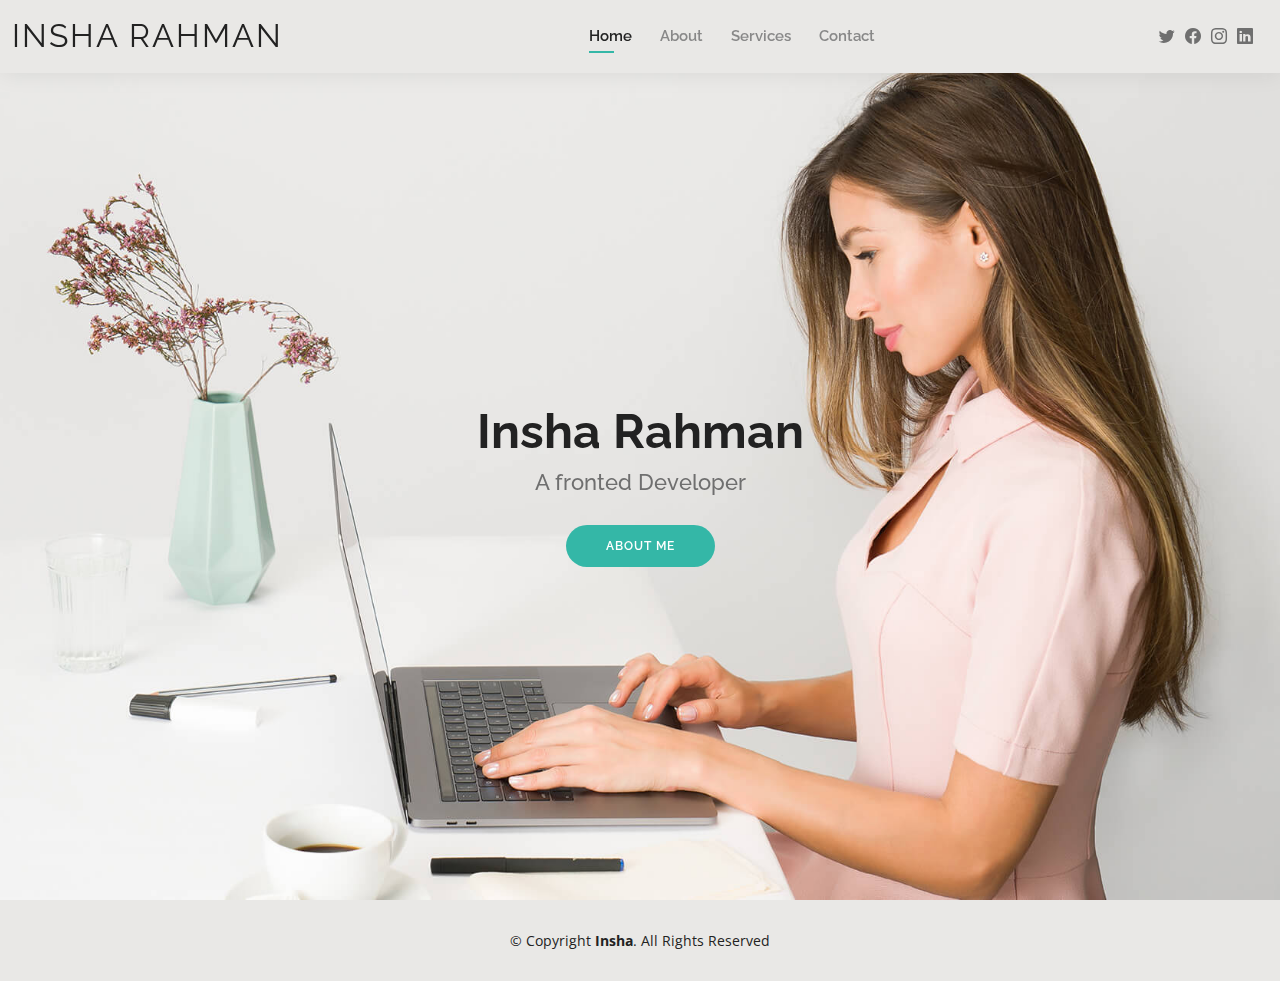
==== Portfolio/index.html @ c317918f "Mid Push" ====
<!DOCTYPE html>
<html lang="en">

<head>
  <meta charset="utf-8">
  <meta content="width=device-width, initial-scale=1.0" name="viewport">

  <title>Insha Rahman</title>
  <meta content="" name="description">
  <meta content="" name="keywords">

  <!-- Favicons -->
  <link href="" rel="icon">
  <link href="assets/img/apple-touch-icon.png" rel="apple-touch-icon">

  <!-- Google Fonts -->
  <link href="https://fonts.googleapis.com/css?family=Open+Sans:300,300i,400,400i,600,600i,700,700i|Raleway:300,300i,400,400i,500,500i,600,600i,700,700i|Poppins:300,300i,400,400i,500,500i,600,600i,700,700i" rel="stylesheet">

  <!-- Vendor CSS Files -->
  <link href="assets/vendor/aos/aos.css" rel="stylesheet">
  <link href="assets/vendor/bootstrap/css/bootstrap.min.css" rel="stylesheet">
  <link href="assets/vendor/bootstrap-icons/bootstrap-icons.css" rel="stylesheet">
  <link href="assets/vendor/boxicons/css/boxicons.min.css" rel="stylesheet">
  <link href="assets/vendor/glightbox/css/glightbox.min.css" rel="stylesheet">
  <link href="assets/vendor/swiper/swiper-bundle.min.css" rel="stylesheet">
  
  <link href="assets/css/style.css" rel="stylesheet">

</head>

<body>

  <!-- ======= Header ======= -->
  <header id="header" class="fixed-top">
    <div class="container-fluid d-flex justify-content-between align-items-center">

      <h1 class="logo me-auto me-lg-0"><a href="index.html">Insha Rahman</a></h1>
      <!-- Uncomment below if you prefer to use an image logo -->
      <!-- <a href="index.html" class="logo"><img src="assets/img/logo.png" alt="" class="img-fluid"></a>-->

      <nav id="navbar" class="navbar order-last order-lg-0">
        <ul>
          <li><a class="active" href="index.html">Home</a></li>
          <li><a href="about.html">About</a></li>
          <!-- <li><a href="resume.html">Resume</a></li> -->
          <li><a href="services.html">Services</a></li>
          <!-- <li><a href="portfolio.html">Portfolio</a></li> -->
          <li><a href="contact.html">Contact</a></li>
        </ul>
        <i class="bi bi-list mobile-nav-toggle"></i>
      </nav><!-- .navbar -->

      <div class="header-social-links">
        <a href="#" class="twitter"><i class="bi bi-twitter"></i></a>
        <a href="#" class="facebook"><i class="bi bi-facebook"></i></a>
        <a href="#" class="instagram"><i class="bi bi-instagram"></i></a>
        <a href="#" class="linkedin"><i class="bi bi-linkedin"></i></i></a>
      </div>

    </div>

  </header><!-- End Header -->

  <!-- ======= Hero Section ======= -->
  <section id="hero" class="d-flex align-items-center">
    <div class="container d-flex flex-column align-items-center" data-aos="zoom-in" data-aos-delay="100">
      <h1>Insha Rahman</h1>
      <h2>A fronted Developer</h2>
      <a href="about.html" class="btn-about">About Me</a>
    </div>
  </section><!-- End Hero -->

  <!-- ======= Footer ======= -->
  <footer id="footer">
    <div class="container">
      <div class="copyright">
        &copy; Copyright <strong><span>Insha</span></strong>. All Rights Reserved
      </div>
      </div>
    </div>
  </footer><!-- End  Footer -->

  <div id="preloader"></div>
  <a href="#" class="back-to-top d-flex align-items-center justify-content-center"><i class="bi bi-arrow-up-short"></i></a>

  <!-- Vendor JS Files -->
  <script src="assets/vendor/purecounter/purecounter_vanilla.js"></script>
  <script src="assets/vendor/aos/aos.js"></script>
  <script src="assets/vendor/bootstrap/js/bootstrap.bundle.min.js"></script>
  <script src="assets/vendor/glightbox/js/glightbox.min.js"></script>
  <script src="assets/vendor/isotope-layout/isotope.pkgd.min.js"></script>
  <script src="assets/vendor/swiper/swiper-bundle.min.js"></script>
  <script src="assets/vendor/waypoints/noframework.waypoints.js"></script>
  <script src="assets/vendor/php-email-form/validate.js"></script>


  <script src="assets/js/main.js"></script>

</body>

</html>
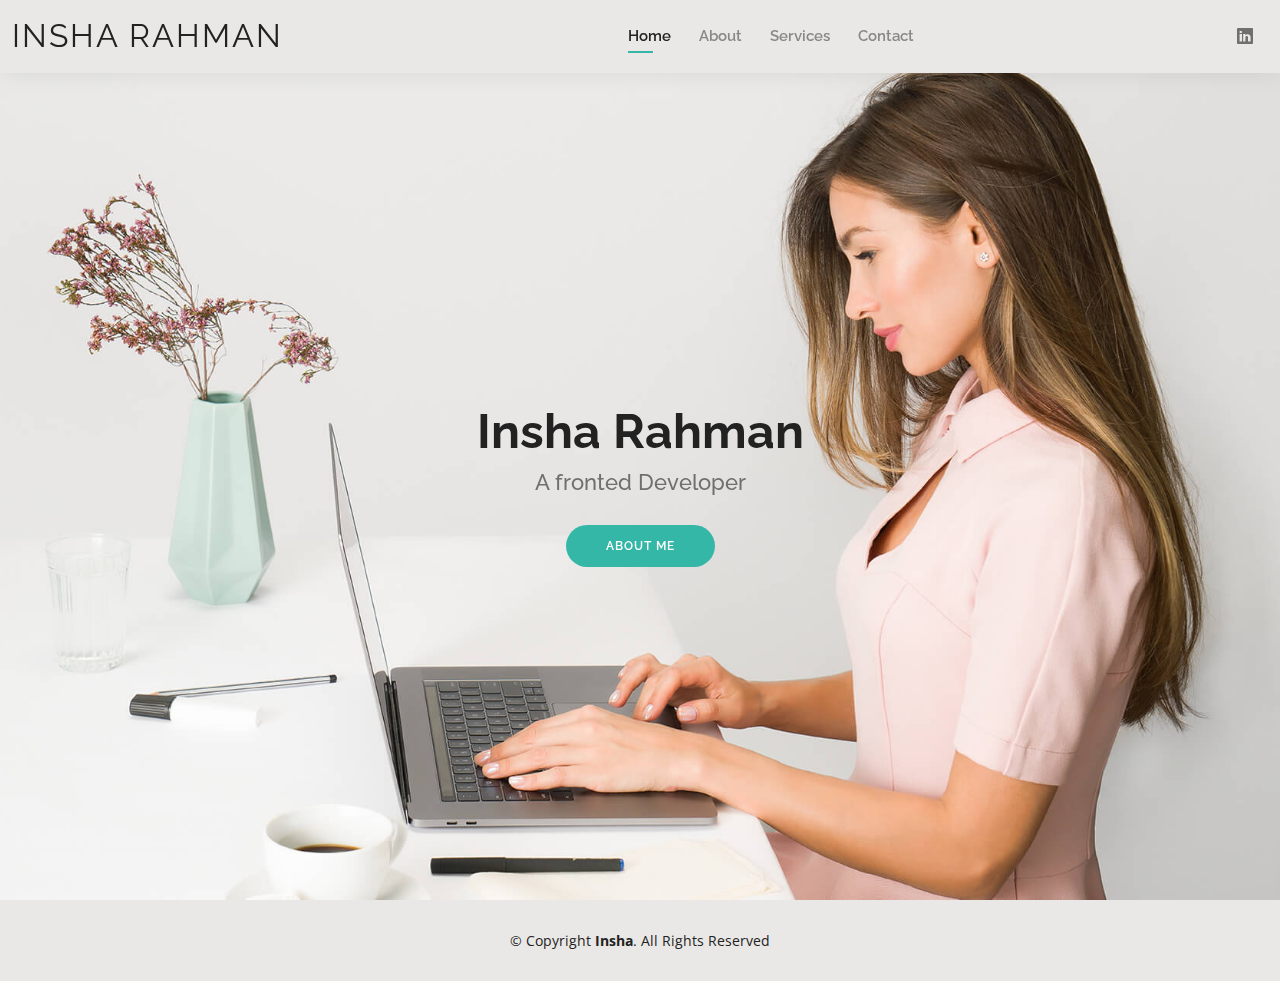
==== commit 5f71860b: "Final Finish" ====
--- a/Portfolio/index.html
+++ b/Portfolio/index.html
@@ -10,8 +10,7 @@
   <meta content="" name="keywords">
 
   <!-- Favicons -->
-  <link href="" rel="icon">
-  <link href="assets/img/apple-touch-icon.png" rel="apple-touch-icon">
+
 
   <!-- Google Fonts -->
   <link href="https://fonts.googleapis.com/css?family=Open+Sans:300,300i,400,400i,600,600i,700,700i|Raleway:300,300i,400,400i,500,500i,600,600i,700,700i|Poppins:300,300i,400,400i,500,500i,600,600i,700,700i" rel="stylesheet">
@@ -25,9 +24,7 @@
   <link href="assets/vendor/swiper/swiper-bundle.min.css" rel="stylesheet">
   
   <link href="assets/css/style.css" rel="stylesheet">
-
 </head>
-
 <body>
 
   <!-- ======= Header ======= -->
@@ -51,10 +48,10 @@
       </nav><!-- .navbar -->
 
       <div class="header-social-links">
-        <a href="#" class="twitter"><i class="bi bi-twitter"></i></a>
+        <!-- <a href="#" class="twitter"><i class="bi bi-twitter"></i></a>
         <a href="#" class="facebook"><i class="bi bi-facebook"></i></a>
-        <a href="#" class="instagram"><i class="bi bi-instagram"></i></a>
-        <a href="#" class="linkedin"><i class="bi bi-linkedin"></i></i></a>
+        <a href="#" class="instagram"><i class="bi bi-instagram"></i></a> -->
+        <a href=" https://www.linkedin.com/in/insha-rahman-3ba25326b/" class="linkedin"><i class="bi bi-linkedin"></i></i></a>
       </div>
 
     </div>
